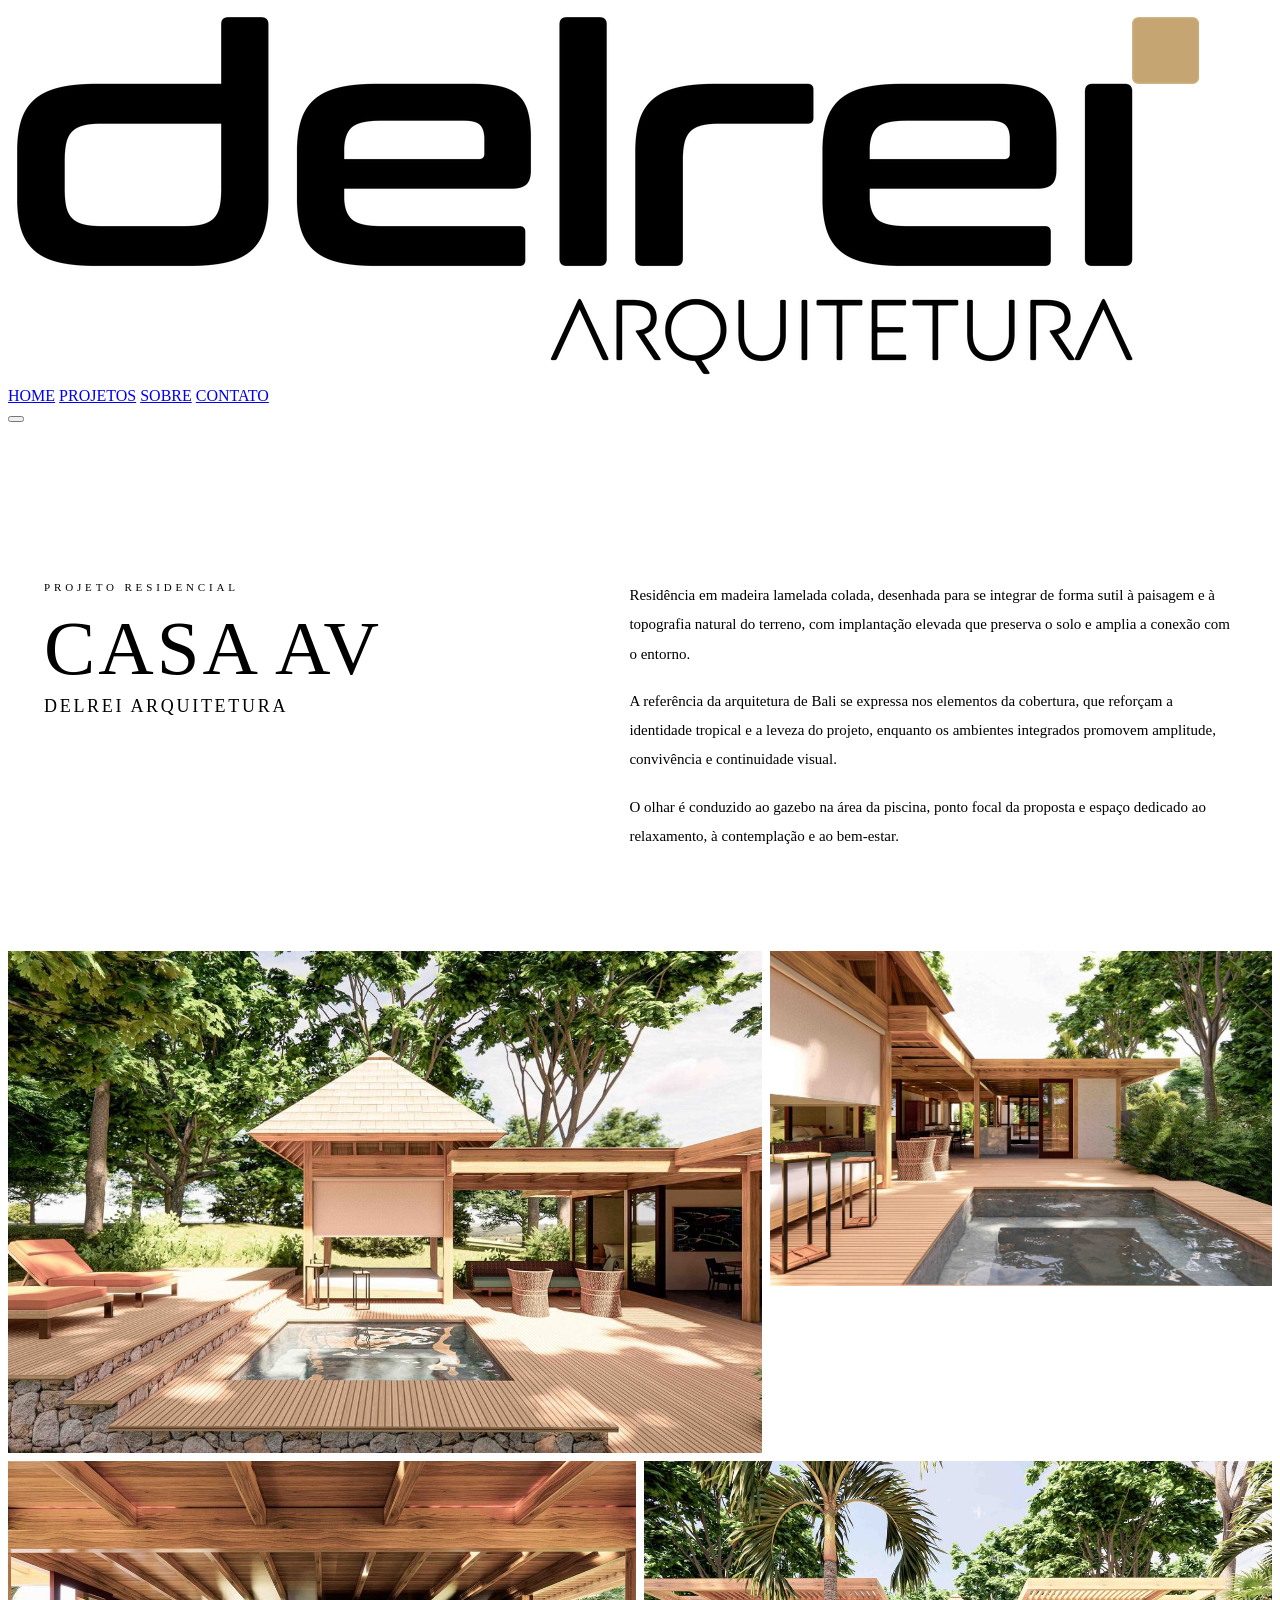
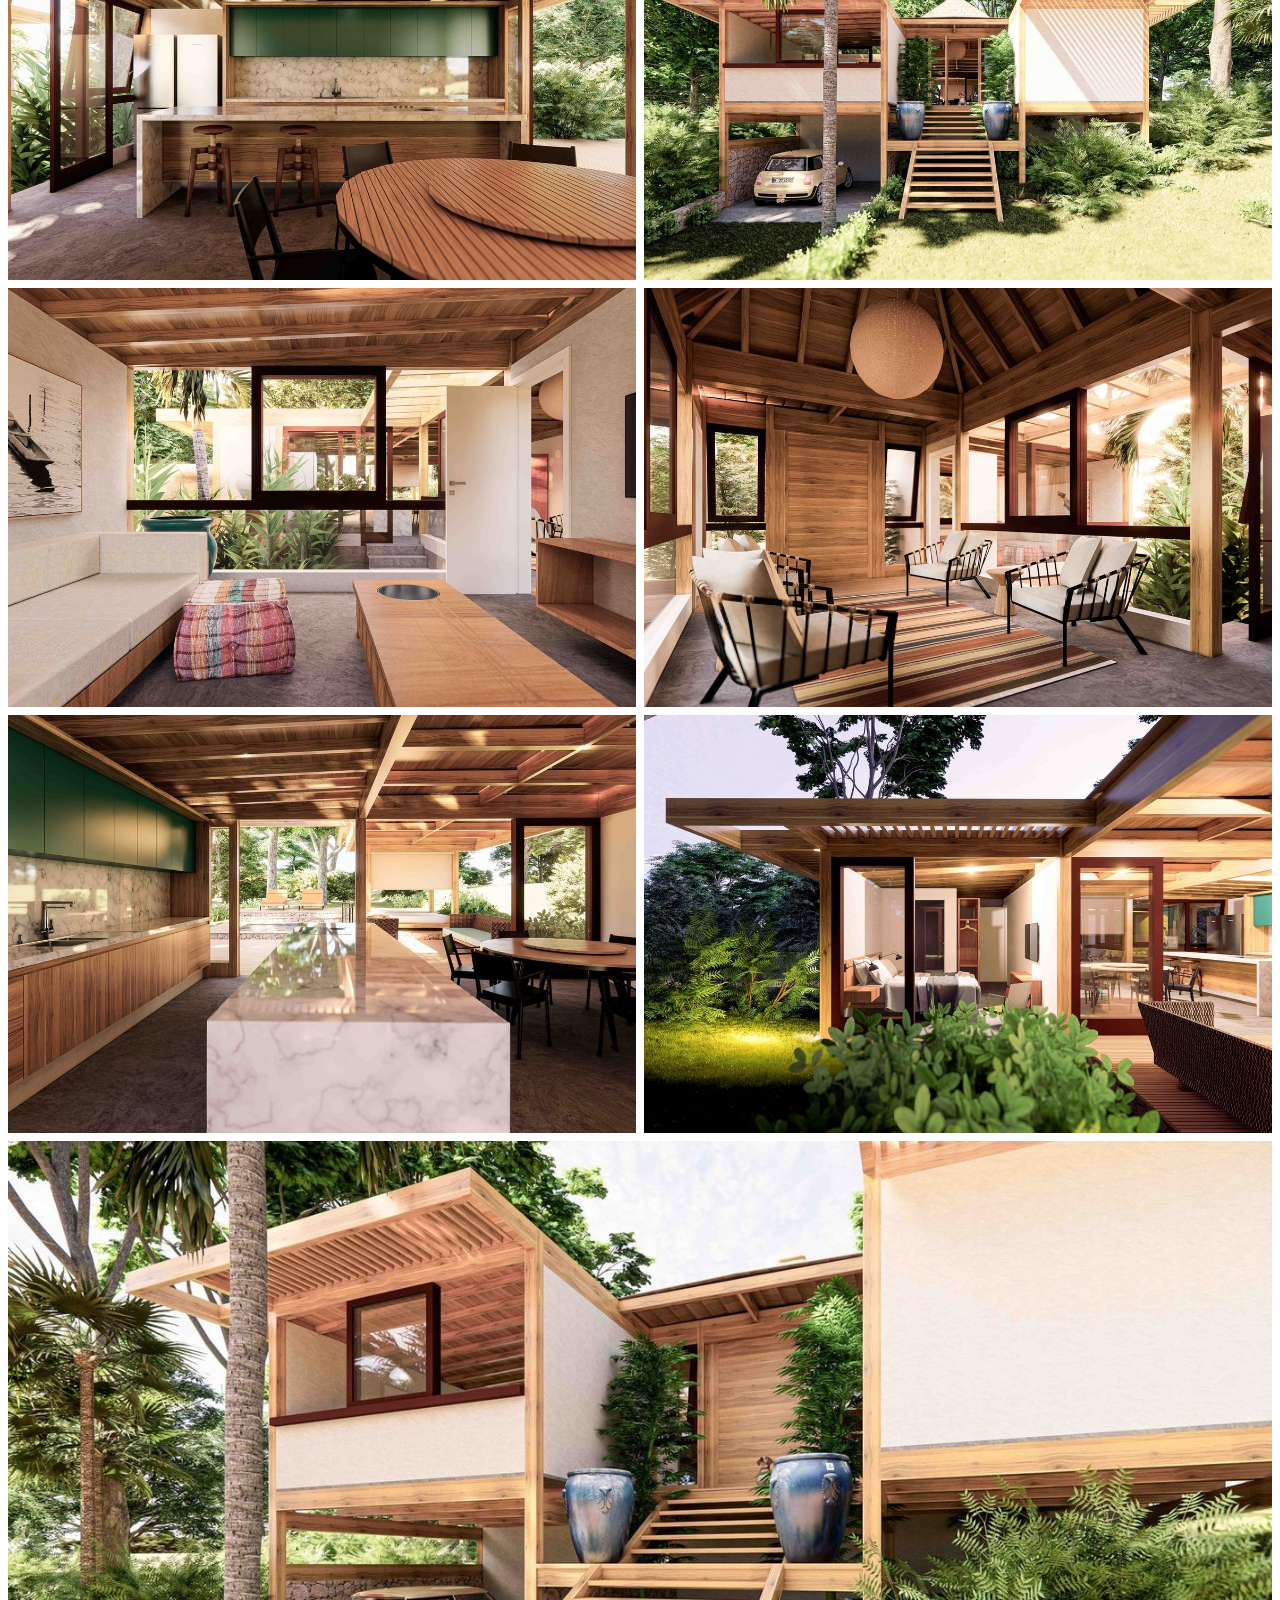
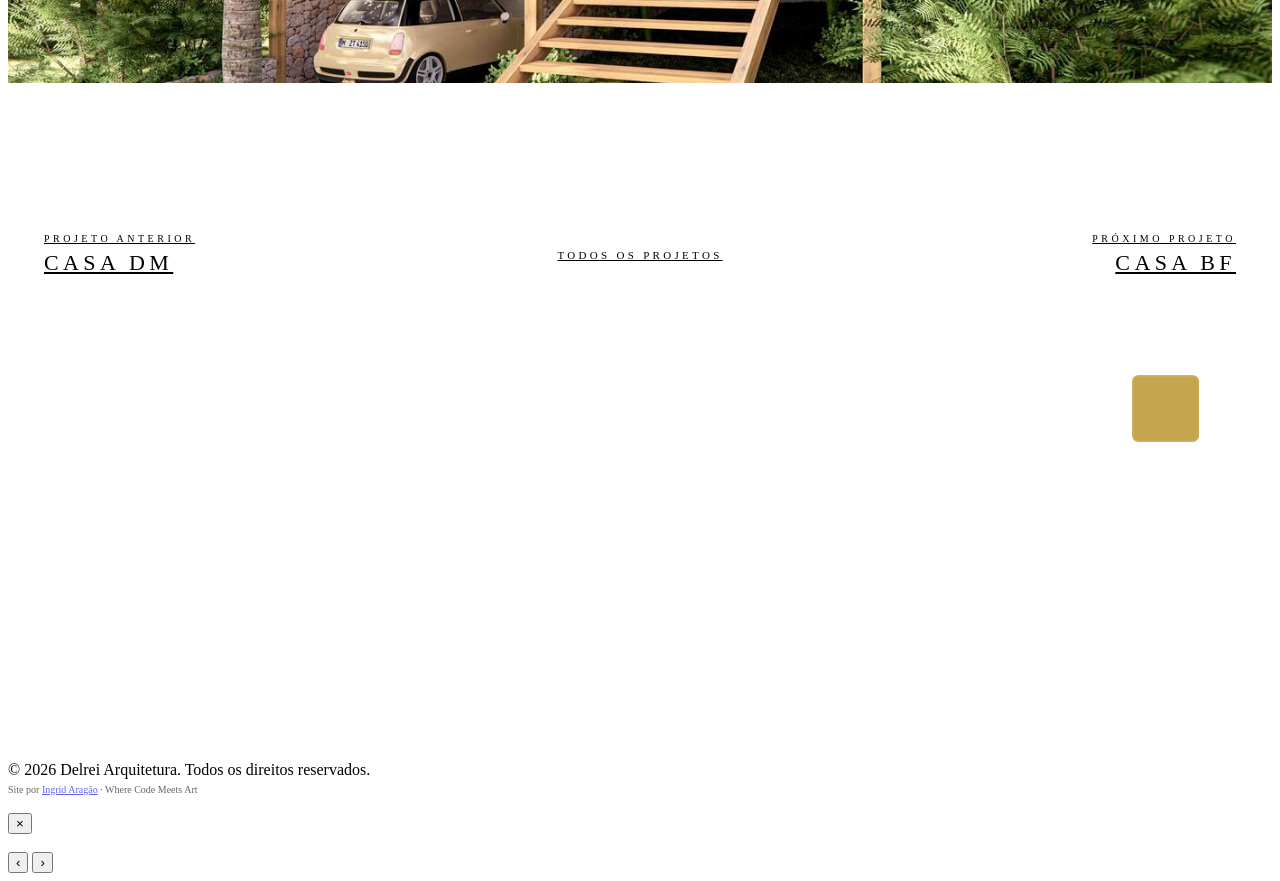
==== casa-av.html @ 2032c9e9 "Add files via upload" ====
<!DOCTYPE html>
<html lang="pt-BR">
<head>
<meta charset="UTF-8">
<meta name="viewport" content="width=device-width, initial-scale=1">
<meta name="description" content="Casa AV - Delrei Arquitetura. Residência em madeira lamelada colada, desenhada para se integrar de forma sutil à paisagem e à topografia natural do terreno, com implantação elevada que prese">
<title>Casa AV | Delrei Arquitetura</title>
<link rel="icon" type="image/png" href="img/logo-preto.png">
<link rel="stylesheet" href="css/base.css">
<style>
/* PROJETO INTERNA */
main{padding-top:78px}
.projeto-intro{padding:80px 36px 60px;max-width:var(--max-width);margin:0 auto}
.projeto-intro-grid{display:grid;grid-template-columns:1fr 1.2fr;gap:80px;align-items:start}
.projeto-eyebrow{font-family:var(--font-display);font-size:11px;letter-spacing:.35em;text-transform:uppercase;color:var(--gold-dark);margin-bottom:18px;display:block;font-weight:400}
.projeto-titulo{font-family:var(--font-display);font-size:clamp(48px,6vw,84px);font-weight:300;letter-spacing:.04em;text-transform:uppercase;color:var(--black);margin:0 0 8px;line-height:1}
.projeto-local{font-family:var(--font-display);font-size:18px;font-weight:300;letter-spacing:.15em;color:var(--grey-soft);text-transform:uppercase;margin:0}
.projeto-desc{font-family:var(--font-body);font-size:15px;line-height:1.95;color:var(--grey-text);font-weight:400}
.projeto-desc p{margin:0 0 18px}
.projeto-desc p:last-child{margin-bottom:0}

/* GALERIA SUPERLIMÃO STYLE */
.gallery{padding:40px 0 0}
.gallery-row{display:grid;grid-template-columns:1fr 1fr;gap:8px;margin-bottom:8px}
.gallery-row--asymmetric{grid-template-columns:1.5fr 1fr}
.gallery-row--full{grid-template-columns:1fr}
.gallery-item{position:relative;overflow:hidden;cursor:zoom-in;display:block;background:#0a0a0a;aspect-ratio:3/2}
.gallery-item--big{aspect-ratio:3/2}
.gallery-item--small{aspect-ratio:3/2}
.gallery-row--full .gallery-item{aspect-ratio:21/9}
.gallery-item img{width:100%;height:100%;object-fit:cover;transition:transform 1s cubic-bezier(.16,1,.3,1),opacity .4s}
.gallery-item:hover img{transform:scale(1.03)}

/* PROJETO NAV (anterior / próximo) */
.projeto-nav{display:grid;grid-template-columns:1fr auto 1fr;align-items:center;gap:32px;padding:90px 36px;max-width:var(--max-width);margin:60px auto 0;border-top:1px solid var(--grey-line)}
.projeto-nav a{display:flex;flex-direction:column;gap:6px;transition:color .35s;color:var(--black)}
.projeto-nav a:hover{color:var(--gold-dark)}
.projeto-nav-label{font-family:var(--font-display);font-size:10px;letter-spacing:.35em;text-transform:uppercase;color:var(--grey-soft);font-weight:400}
.projeto-nav-name{font-family:var(--font-display);font-size:22px;font-weight:300;letter-spacing:.2em;text-transform:uppercase}
.projeto-nav-next{text-align:right}
.projeto-nav-back{padding:14px 32px;border:1px solid var(--gold);color:var(--gold-dark);font-family:var(--font-display);font-size:11px;letter-spacing:.3em;text-transform:uppercase;border-radius:60px;transition:all .35s;white-space:nowrap}
.projeto-nav-back:hover{background:var(--gold);color:var(--white)}

/* RESPONSIVE */
@media(max-width:900px){
  main{padding-top:64px}
  .projeto-intro{padding:48px 20px 36px}
  .projeto-intro-grid{grid-template-columns:1fr;gap:32px}
  .gallery-row{grid-template-columns:1fr;gap:6px;margin-bottom:6px}
  .gallery-row--asymmetric{grid-template-columns:1fr}
  .gallery-row--full .gallery-item{aspect-ratio:3/2}
  .projeto-nav{grid-template-columns:1fr;gap:24px;text-align:center;padding:60px 24px}
  .projeto-nav-next{text-align:center}
  .projeto-nav-name{font-size:18px}
}
</style>
</head>
<body>

<header class="site-header" id="header">
  <div class="container">
    <a href="index.html" class="site-logo">
      <img src="img/logo-preto.png" alt="Delrei Arquitetura">
    </a>
    <nav class="site-nav" id="nav">
      <a href="index.html#home">HOME</a>
      <a href="index.html#projetos" class="active">PROJETOS</a>
      <a href="index.html#sobre">SOBRE</a>
      <a href="index.html#contato">CONTATO</a>
    </nav>
    <button class="menu-toggle" id="menuToggle" aria-label="Menu">
      <span></span><span></span><span></span>
    </button>
  </div>
</header>

<main>

  <section class="projeto-intro">
    <div class="projeto-intro-grid">
      <div class="reveal">
        <span class="projeto-eyebrow">Projeto Residencial</span>
        <h1 class="projeto-titulo">Casa AV</h1>
        <p class="projeto-local">Delrei Arquitetura</p>
      </div>
      <div class="projeto-desc reveal">
        <p>Residência em madeira lamelada colada, desenhada para se integrar de forma sutil à paisagem e à topografia natural do terreno, com implantação elevada que preserva o solo e amplia a conexão com o entorno.</p>
<p>A referência da arquitetura de Bali se expressa nos elementos da cobertura, que reforçam a identidade tropical e a leveza do projeto, enquanto os ambientes integrados promovem amplitude, convivência e continuidade visual.</p>
<p>O olhar é conduzido ao gazebo na área da piscina, ponto focal da proposta e espaço dedicado ao relaxamento, à contemplação e ao bem-estar.</p>
      </div>
    </div>
  </section>

  <section class="gallery">
    
    <div class="gallery-row gallery-row--asymmetric">
      <a href="img/galerias/casa-av/01.jpg" class="gallery-item gallery-item--big" data-gallery><img src="img/galerias/casa-av/01.jpg" alt="casa-av foto 1" loading="lazy"></a>
      <a href="img/galerias/casa-av/02.jpg" class="gallery-item gallery-item--small" data-gallery><img src="img/galerias/casa-av/02.jpg" alt="casa-av foto 2" loading="lazy"></a>
    </div>

    <div class="gallery-row">
      <a href="img/galerias/casa-av/03.jpg" class="gallery-item" data-gallery><img src="img/galerias/casa-av/03.jpg" alt="casa-av foto 3" loading="lazy"></a>
      <a href="img/galerias/casa-av/04.jpg" class="gallery-item" data-gallery><img src="img/galerias/casa-av/04.jpg" alt="casa-av foto 4" loading="lazy"></a>
    </div>

    <div class="gallery-row">
      <a href="img/galerias/casa-av/05.jpg" class="gallery-item" data-gallery><img src="img/galerias/casa-av/05.jpg" alt="casa-av foto 5" loading="lazy"></a>
      <a href="img/galerias/casa-av/06.jpg" class="gallery-item" data-gallery><img src="img/galerias/casa-av/06.jpg" alt="casa-av foto 6" loading="lazy"></a>
    </div>

    <div class="gallery-row">
      <a href="img/galerias/casa-av/07.jpg" class="gallery-item" data-gallery><img src="img/galerias/casa-av/07.jpg" alt="casa-av foto 7" loading="lazy"></a>
      <a href="img/galerias/casa-av/08.jpg" class="gallery-item" data-gallery><img src="img/galerias/casa-av/08.jpg" alt="casa-av foto 8" loading="lazy"></a>
    </div>

    <div class="gallery-row gallery-row--full">
      <a href="img/galerias/casa-av/09.jpg" class="gallery-item" data-gallery><img src="img/galerias/casa-av/09.jpg" alt="casa-av foto 9" loading="lazy"></a>
    </div>
  </section>

  <nav class="projeto-nav">
    <a href="casa-dm.html" class="projeto-nav-prev">
      <span class="projeto-nav-label">Projeto anterior</span>
      <span class="projeto-nav-name">Casa DM</span>
    </a>
    <a href="index.html#projetos" class="projeto-nav-back">Todos os projetos</a>
    <a href="casa-bf.html" class="projeto-nav-next">
      <span class="projeto-nav-label">Próximo projeto</span>
      <span class="projeto-nav-name">Casa BF</span>
    </a>
  </nav>

</main>

<footer class="site-footer">
  <img src="img/logo-branco.png" alt="Delrei Arquitetura">
  <p>&copy; 2026 Delrei Arquitetura. Todos os direitos reservados.<br>
  <small style="opacity:.6;font-size:10px">Site por <a href="https://ingridaragao.com" target="_blank" rel="noopener">Ingrid Aragão</a> &middot; Where Code Meets Art</small></p>
</footer>

<!-- LIGHTBOX -->
<div class="lightbox" id="lightbox">
  <button class="lightbox-close" id="lbClose" aria-label="Fechar">&times;</button>
  <div class="lightbox-img-wrap">
    <img class="lightbox-img" id="lbImg" alt="">
  </div>
  <button class="lightbox-nav lightbox-prev" id="lbPrev" aria-label="Anterior">&#8249;</button>
  <button class="lightbox-nav lightbox-next" id="lbNext" aria-label="Próxima">&#8250;</button>
  <div class="lightbox-counter" id="lbCounter"></div>
</div>

<script src="js/base.js"></script>
<script>
/* Coleta urls da galeria e abre lightbox ao clicar */
const galleryItems = Array.from(document.querySelectorAll('[data-gallery]'));
const galleryUrls = galleryItems.map(a => a.href);
galleryItems.forEach((a, idx) => {
  a.addEventListener('click', e => {
    e.preventDefault();
    if (window.openGallery) window.openGallery(galleryUrls, idx);
  });
});
</script>
</body>
</html>
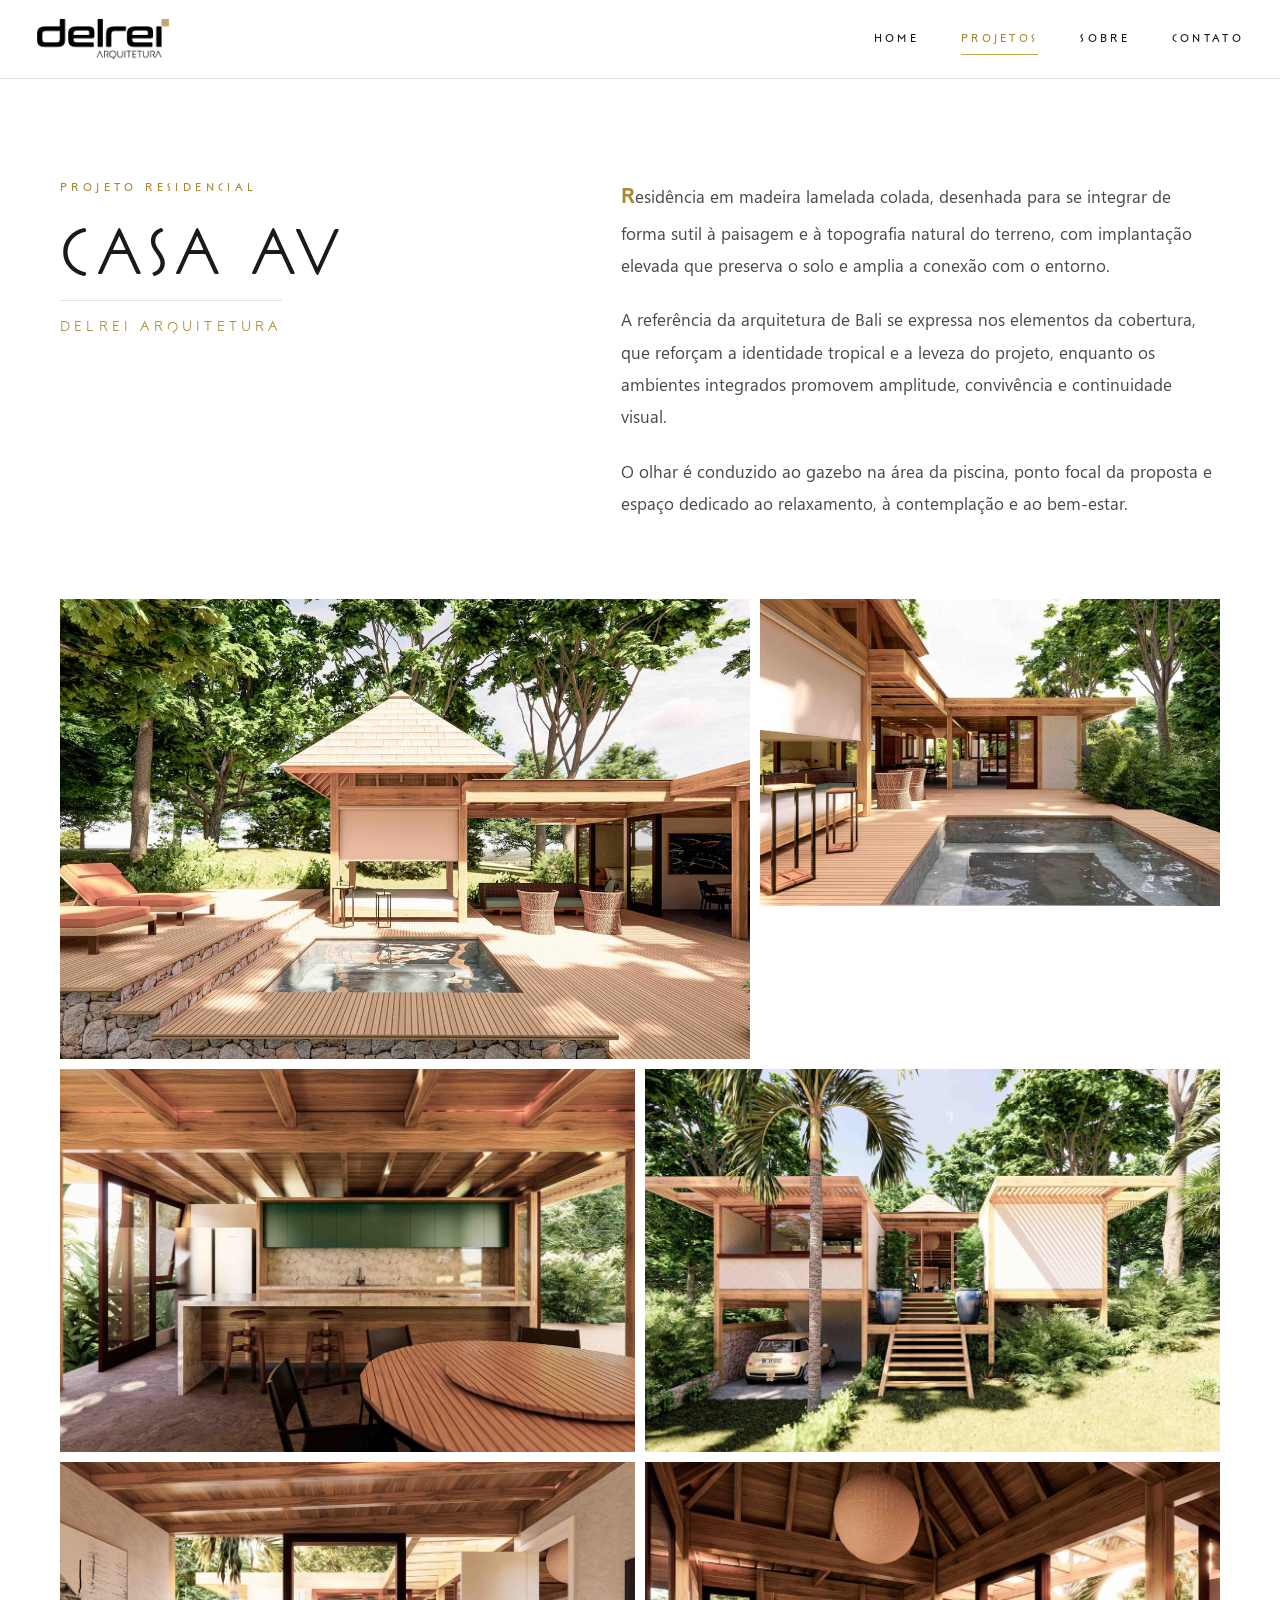
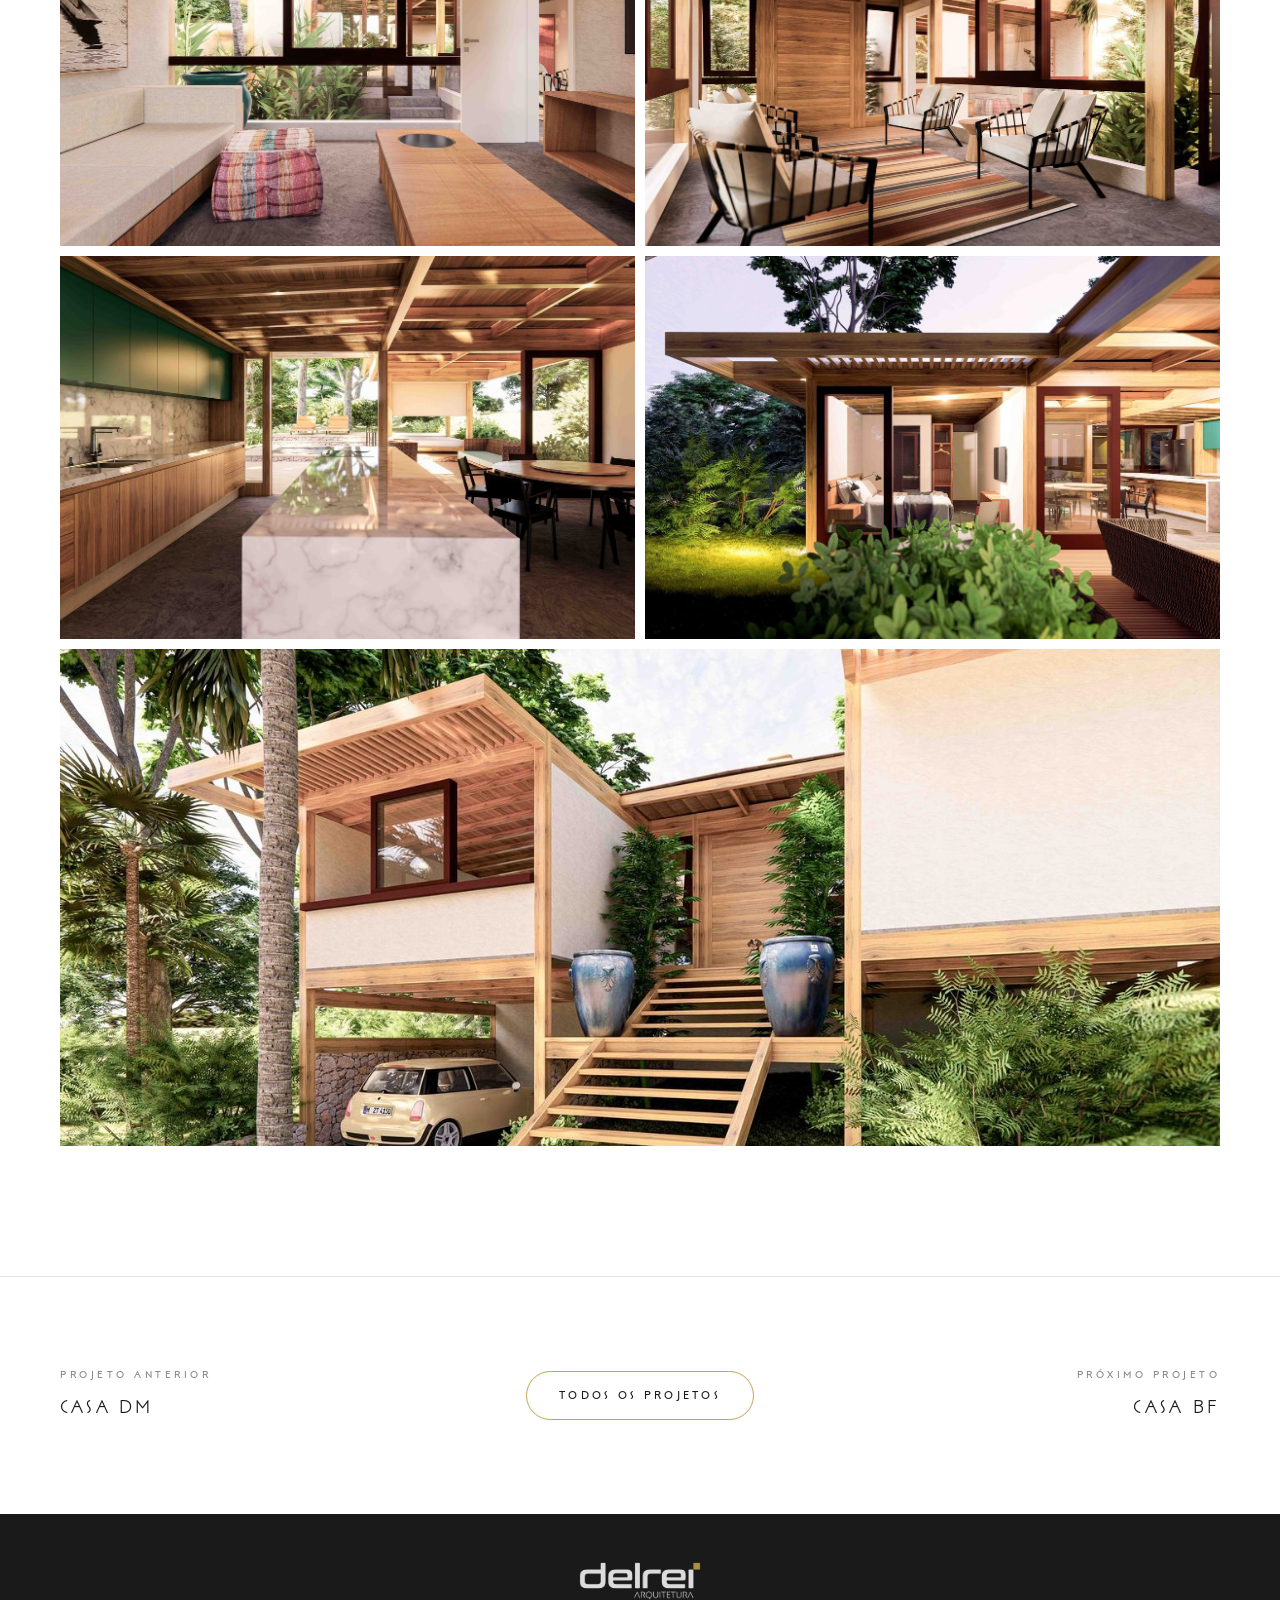
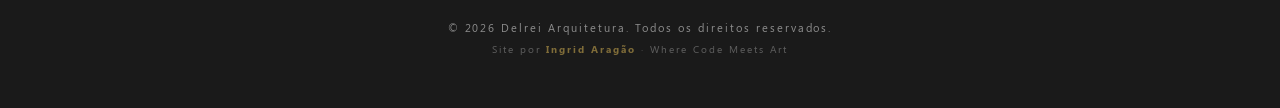
==== commit 290ab494: "Add files via upload" ====
--- a/casa-av.html
+++ b/casa-av.html
@@ -8,50 +8,55 @@
 <link rel="icon" type="image/png" href="img/logo-preto.png">
 <link rel="stylesheet" href="css/base.css">
 <style>
-/* PROJETO INTERNA */
+/* PROJETO INTERNA - estilo Superlimão com nosso toque */
 main{padding-top:78px}
-.projeto-intro{padding:80px 36px 60px;max-width:var(--max-width);margin:0 auto}
-.projeto-intro-grid{display:grid;grid-template-columns:1fr 1.2fr;gap:80px;align-items:start}
-.projeto-eyebrow{font-family:var(--font-display);font-size:11px;letter-spacing:.35em;text-transform:uppercase;color:var(--gold-dark);margin-bottom:18px;display:block;font-weight:400}
-.projeto-titulo{font-family:var(--font-display);font-size:clamp(48px,6vw,84px);font-weight:300;letter-spacing:.04em;text-transform:uppercase;color:var(--black);margin:0 0 8px;line-height:1}
-.projeto-local{font-family:var(--font-display);font-size:18px;font-weight:300;letter-spacing:.15em;color:var(--grey-soft);text-transform:uppercase;margin:0}
-.projeto-desc{font-family:var(--font-body);font-size:15px;line-height:1.95;color:var(--grey-text);font-weight:400}
-.projeto-desc p{margin:0 0 18px}
+.projeto-intro{padding:100px 60px 80px;max-width:1500px;margin:0 auto}
+.projeto-intro-grid{display:grid;grid-template-columns:1fr 1.3fr;gap:100px;align-items:start}
+.projeto-eyebrow{font-family:var(--font-display);font-size:11px;letter-spacing:.4em;text-transform:uppercase;color:var(--gold-dark);margin-bottom:24px;display:block;font-weight:400}
+.projeto-titulo{font-family:var(--font-display);font-size:clamp(40px,5vw,68px);font-weight:300;letter-spacing:.12em;text-transform:uppercase;color:var(--black);margin:0 0 12px;line-height:1.05}
+.projeto-local{font-family:var(--font-display);font-size:14px;font-weight:300;letter-spacing:.3em;color:var(--gold-dark);text-transform:uppercase;margin:0;padding-top:14px;border-top:1px solid var(--grey-line);display:inline-block;min-width:200px}
+.projeto-desc{font-family:var(--font-body);font-size:17px;line-height:1.9;color:var(--grey-text);font-weight:400}
+.projeto-desc p{margin:0 0 22px}
 .projeto-desc p:last-child{margin-bottom:0}
+.projeto-desc p:first-child::first-letter{font-family:var(--font-display);font-size:1.2em;color:var(--gold-dark);font-weight:600;letter-spacing:.02em}
 
-/* GALERIA SUPERLIMÃO STYLE */
-.gallery{padding:40px 0 0}
-.gallery-row{display:grid;grid-template-columns:1fr 1fr;gap:8px;margin-bottom:8px}
+/* GALERIA com margem lateral (estilo Superlimão) */
+.gallery{padding:0 60px 40px;max-width:1500px;margin:0 auto}
+.gallery-row{display:grid;grid-template-columns:1fr 1fr;gap:10px;margin-bottom:10px}
 .gallery-row--asymmetric{grid-template-columns:1.5fr 1fr}
 .gallery-row--full{grid-template-columns:1fr}
 .gallery-item{position:relative;overflow:hidden;cursor:zoom-in;display:block;background:#0a0a0a;aspect-ratio:3/2}
-.gallery-item--big{aspect-ratio:3/2}
-.gallery-item--small{aspect-ratio:3/2}
 .gallery-row--full .gallery-item{aspect-ratio:21/9}
-.gallery-item img{width:100%;height:100%;object-fit:cover;transition:transform 1s cubic-bezier(.16,1,.3,1),opacity .4s}
+.gallery-item img{width:100%;height:100%;object-fit:cover;transition:transform 1s cubic-bezier(.16,1,.3,1)}
 .gallery-item:hover img{transform:scale(1.03)}
 
-/* PROJETO NAV (anterior / próximo) */
-.projeto-nav{display:grid;grid-template-columns:1fr auto 1fr;align-items:center;gap:32px;padding:90px 36px;max-width:var(--max-width);margin:60px auto 0;border-top:1px solid var(--grey-line)}
-.projeto-nav a{display:flex;flex-direction:column;gap:6px;transition:color .35s;color:var(--black)}
+/* PROJETO NAV */
+.projeto-nav{display:grid;grid-template-columns:1fr auto 1fr;align-items:center;gap:32px;padding:90px 60px;max-width:1500px;margin:80px auto 0;border-top:1px solid var(--grey-line)}
+.projeto-nav a{display:flex;flex-direction:column;gap:8px;transition:color .35s;color:var(--black)}
 .projeto-nav a:hover{color:var(--gold-dark)}
 .projeto-nav-label{font-family:var(--font-display);font-size:10px;letter-spacing:.35em;text-transform:uppercase;color:var(--grey-soft);font-weight:400}
-.projeto-nav-name{font-family:var(--font-display);font-size:22px;font-weight:300;letter-spacing:.2em;text-transform:uppercase}
+.projeto-nav-name{font-family:var(--font-display);font-size:18px;font-weight:300;letter-spacing:.18em;text-transform:uppercase}
 .projeto-nav-next{text-align:right}
 .projeto-nav-back{padding:14px 32px;border:1px solid var(--gold);color:var(--gold-dark);font-family:var(--font-display);font-size:11px;letter-spacing:.3em;text-transform:uppercase;border-radius:60px;transition:all .35s;white-space:nowrap}
 .projeto-nav-back:hover{background:var(--gold);color:var(--white)}
 
-/* RESPONSIVE */
+@media(max-width:1024px){
+  .projeto-intro{padding:80px 40px 60px}
+  .projeto-intro-grid{gap:60px}
+  .gallery{padding:0 40px 32px}
+  .projeto-nav{padding:70px 40px}
+}
 @media(max-width:900px){
   main{padding-top:64px}
-  .projeto-intro{padding:48px 20px 36px}
-  .projeto-intro-grid{grid-template-columns:1fr;gap:32px}
-  .gallery-row{grid-template-columns:1fr;gap:6px;margin-bottom:6px}
+  .projeto-intro{padding:60px 24px 40px}
+  .projeto-intro-grid{grid-template-columns:1fr;gap:36px}
+  .projeto-desc{font-size:15.5px}
+  .gallery{padding:0 16px 24px}
+  .gallery-row{grid-template-columns:1fr;gap:8px;margin-bottom:8px}
   .gallery-row--asymmetric{grid-template-columns:1fr}
   .gallery-row--full .gallery-item{aspect-ratio:3/2}
   .projeto-nav{grid-template-columns:1fr;gap:24px;text-align:center;padding:60px 24px}
   .projeto-nav-next{text-align:center}
-  .projeto-nav-name{font-size:18px}
 }
 </style>
 </head>
@@ -138,7 +143,6 @@
   <small style="opacity:.6;font-size:10px">Site por <a href="https://ingridaragao.com" target="_blank" rel="noopener">Ingrid Aragão</a> &middot; Where Code Meets Art</small></p>
 </footer>
 
-<!-- LIGHTBOX -->
 <div class="lightbox" id="lightbox">
   <button class="lightbox-close" id="lbClose" aria-label="Fechar">&times;</button>
   <div class="lightbox-img-wrap">
@@ -151,7 +155,6 @@
 
 <script src="js/base.js"></script>
 <script>
-/* Coleta urls da galeria e abre lightbox ao clicar */
 const galleryItems = Array.from(document.querySelectorAll('[data-gallery]'));
 const galleryUrls = galleryItems.map(a => a.href);
 galleryItems.forEach((a, idx) => {
--- a/css/base.css
+++ b/css/base.css
@@ -0,0 +1,103 @@
+/* ============ FONTES ============ */
+@font-face{font-family:'Posterama';src:url('../fonts/posterama-1901-light.woff2') format('woff2'),url('../fonts/posterama-1901-light.otf') format('opentype');font-weight:300;font-style:normal;font-display:swap}
+@font-face{font-family:'Posterama';src:url('../fonts/posterama-1901-regular.woff2') format('woff2'),url('../fonts/posterama-1901-regular.otf') format('opentype');font-weight:400;font-style:normal;font-display:swap}
+@font-face{font-family:'Posterama';src:url('../fonts/posterama-1901-semibold.woff2') format('woff2'),url('../fonts/posterama-1901-semibold.otf') format('opentype');font-weight:600;font-style:normal;font-display:swap}
+@font-face{font-family:'Posterama';src:url('../fonts/posterama-1901-bold.woff2') format('woff2'),url('../fonts/posterama-1901-bold.otf') format('opentype');font-weight:700;font-style:normal;font-display:swap}
+@font-face{font-family:'Segoe UI';src:url('../fonts/segoe-ui.ttf') format('truetype');font-weight:400;font-style:normal;font-display:swap}
+@font-face{font-family:'Segoe UI';src:url('../fonts/segoe-ui-bold.ttf') format('truetype');font-weight:700;font-style:normal;font-display:swap}
+@font-face{font-family:'Segoe UI';src:url('../fonts/segoe-ui-italic.ttf') format('truetype');font-weight:400;font-style:italic;font-display:swap}
+
+:root{
+  --gold:#C3A34D; --gold-dark:#A88932; --gold-soft:#D8BD90;
+  --black:#1a1a1a; --grey-text:#4a4a4a; --grey-soft:#888; --grey-line:#e8e3d9;
+  --cream:#FAF8F4; --cream-warm:#F4EFE5; --white:#FFFFFF;
+  --font-display:'Posterama',sans-serif;
+  --font-body:'Segoe UI','Posterama',sans-serif;
+  --max-width:1340px;
+}
+*,*::before,*::after{box-sizing:border-box}
+html{scroll-behavior:smooth;text-rendering:optimizeLegibility;-webkit-font-smoothing:antialiased;-moz-osx-font-smoothing:grayscale}
+body{margin:0;font-family:var(--font-body);font-weight:400;font-size:16px;line-height:1.75;color:var(--black);background:var(--white);overflow-x:hidden;font-feature-settings:"kern" 1,"liga" 1,"calt" 1}
+img{max-width:100%;display:block}
+a{color:inherit;text-decoration:none;transition:color .3s ease}
+button{font-family:inherit;cursor:pointer;border:none;background:none;color:inherit}
+
+/* SPLASH */
+.splash{position:fixed;inset:0;z-index:9999;background:var(--white);display:flex;align-items:center;justify-content:center;transition:opacity .8s ease, visibility .8s ease}
+.splash.is-hidden{opacity:0;visibility:hidden}
+.splash img{width:200px;animation:splashIn 1s cubic-bezier(.16,1,.3,1)}
+@keyframes splashIn{from{opacity:0;transform:translateY(10px)}to{opacity:1;transform:none}}
+
+/* HEADER */
+.site-header{position:fixed;top:0;left:0;right:0;z-index:100;background:rgba(255,255,255,.96);backdrop-filter:blur(14px);-webkit-backdrop-filter:blur(14px);border-bottom:1px solid var(--grey-line);transition:transform .4s ease}
+.site-header.is-hidden{transform:translateY(-100%)}
+.site-header .container{display:flex;align-items:center;justify-content:space-between;padding:18px 36px;max-width:none}
+.site-logo img{height:42px;transition:opacity .3s}
+.site-logo:hover img{opacity:.7}
+.site-nav{display:flex;gap:42px}
+.site-nav a{font-family:var(--font-display);font-size:11px;letter-spacing:.3em;text-transform:uppercase;font-weight:400;color:var(--black);position:relative;padding:6px 0}
+.site-nav a::after{content:'';position:absolute;left:0;bottom:0;height:1px;width:0;background:var(--gold);transition:width .35s cubic-bezier(.16,1,.3,1)}
+.site-nav a:hover::after,.site-nav a.active::after{width:100%}
+.site-nav a.active{color:var(--gold-dark)}
+.menu-toggle{display:none;width:32px;height:32px;flex-direction:column;justify-content:center;gap:6px}
+.menu-toggle span{width:24px;height:1px;background:var(--black);transition:all .3s;display:block}
+.menu-toggle.is-open span:nth-child(1){transform:translateY(7px) rotate(45deg)}
+.menu-toggle.is-open span:nth-child(2){opacity:0}
+.menu-toggle.is-open span:nth-child(3){transform:translateY(-7px) rotate(-45deg)}
+
+/* SECTION TITLE */
+.section-title{font-family:var(--font-display);font-size:18px;font-weight:600;letter-spacing:.5em;text-transform:uppercase;color:var(--black);margin:0 auto 56px;text-align:center;display:block;width:fit-content;position:relative}
+.section-title::after{content:'';display:block;width:60px;height:1px;background:var(--gold);margin:18px auto 0}
+
+/* TEXTURA */
+.with-texture-strong{position:relative}
+.with-texture-strong::before{content:'';position:absolute;inset:0;background-image:url('img/textura.png');background-repeat:no-repeat;background-position:center top;background-size:140% auto;opacity:.55;pointer-events:none;z-index:0}
+.with-texture-strong > *{position:relative;z-index:1}
+
+/* FOOTER */
+.site-footer{padding:48px 24px;text-align:center;font-family:var(--font-body);font-size:11px;letter-spacing:.18em;background:var(--black);color:rgba(255,255,255,.5)}
+.site-footer img{height:38px;margin:0 auto 18px;opacity:.85}
+.site-footer a{color:var(--gold);font-weight:600}
+.site-footer p{margin:0;line-height:1.9}
+
+/* REVEAL */
+.reveal{opacity:0;transform:translateY(28px);transition:opacity .9s ease,transform .9s ease}
+.reveal.is-visible{opacity:1;transform:translateY(0)}
+.reveal-stagger>*{opacity:0;transform:translateY(28px);transition:opacity .8s ease,transform .8s ease}
+.reveal-stagger.is-visible>*{opacity:1;transform:translateY(0)}
+.reveal-stagger.is-visible>*:nth-child(1){transition-delay:0s}
+.reveal-stagger.is-visible>*:nth-child(2){transition-delay:.08s}
+.reveal-stagger.is-visible>*:nth-child(3){transition-delay:.16s}
+.reveal-stagger.is-visible>*:nth-child(4){transition-delay:.24s}
+.reveal-stagger.is-visible>*:nth-child(5){transition-delay:.32s}
+.reveal-stagger.is-visible>*:nth-child(6){transition-delay:.4s}
+.reveal-stagger.is-visible>*:nth-child(7){transition-delay:.48s}
+.reveal-stagger.is-visible>*:nth-child(8){transition-delay:.56s}
+.reveal-stagger.is-visible>*:nth-child(9){transition-delay:.64s}
+.reveal-stagger.is-visible>*:nth-child(10){transition-delay:.72s}
+
+/* LIGHTBOX (zoom de imagem) */
+.lightbox{position:fixed;inset:0;background:rgba(10,10,10,.97);display:none;align-items:center;justify-content:center;z-index:9000;cursor:zoom-out}
+.lightbox.is-open{display:flex;animation:lbFade .4s ease}
+@keyframes lbFade{from{opacity:0}to{opacity:1}}
+.lightbox-close{position:absolute;top:28px;right:36px;background:none;border:none;color:var(--white);font-size:36px;cursor:pointer;line-height:1;font-weight:200;padding:0;width:40px;height:40px;display:flex;align-items:center;justify-content:center;transition:transform .3s;z-index:1}
+.lightbox-close:hover{transform:rotate(90deg)}
+.lightbox-img-wrap{display:flex;align-items:center;justify-content:center;width:100%;height:100%;padding:80px 80px}
+.lightbox-img{max-width:100%;max-height:100%;object-fit:contain;box-shadow:0 24px 70px rgba(0,0,0,.7);cursor:default}
+.lightbox-nav{position:absolute;top:50%;transform:translateY(-50%);background:rgba(255,255,255,.08);border:1px solid rgba(255,255,255,.18);color:var(--white);width:54px;height:54px;border-radius:50%;cursor:pointer;display:flex;align-items:center;justify-content:center;transition:all .3s;font-size:22px;backdrop-filter:blur(8px)}
+.lightbox-nav:hover{background:var(--gold);border-color:var(--gold);transform:translateY(-50%) scale(1.08)}
+.lightbox-prev{left:32px}
+.lightbox-next{right:32px}
+.lightbox-counter{position:absolute;bottom:32px;left:50%;transform:translateX(-50%);font-family:var(--font-display);font-size:11px;color:rgba(255,255,255,.6);letter-spacing:.3em}
+
+/* RESPONSIVE HEADER + FOOTER */
+@media(max-width:900px){
+  .menu-toggle{display:flex}
+  .site-header .container{padding:14px 20px}
+  .site-nav{position:fixed;top:64px;left:0;right:0;background:var(--white);flex-direction:column;padding:32px 24px;gap:22px;border-bottom:1px solid var(--grey-line);transform:translateY(-120%);transition:transform .45s ease;align-items:flex-start}
+  .site-nav.is-open{transform:translateY(0)}
+  .lightbox-img-wrap{padding:60px 16px}
+  .lightbox-nav{width:44px;height:44px}
+  .lightbox-prev{left:12px}
+  .lightbox-next{right:12px}
+}
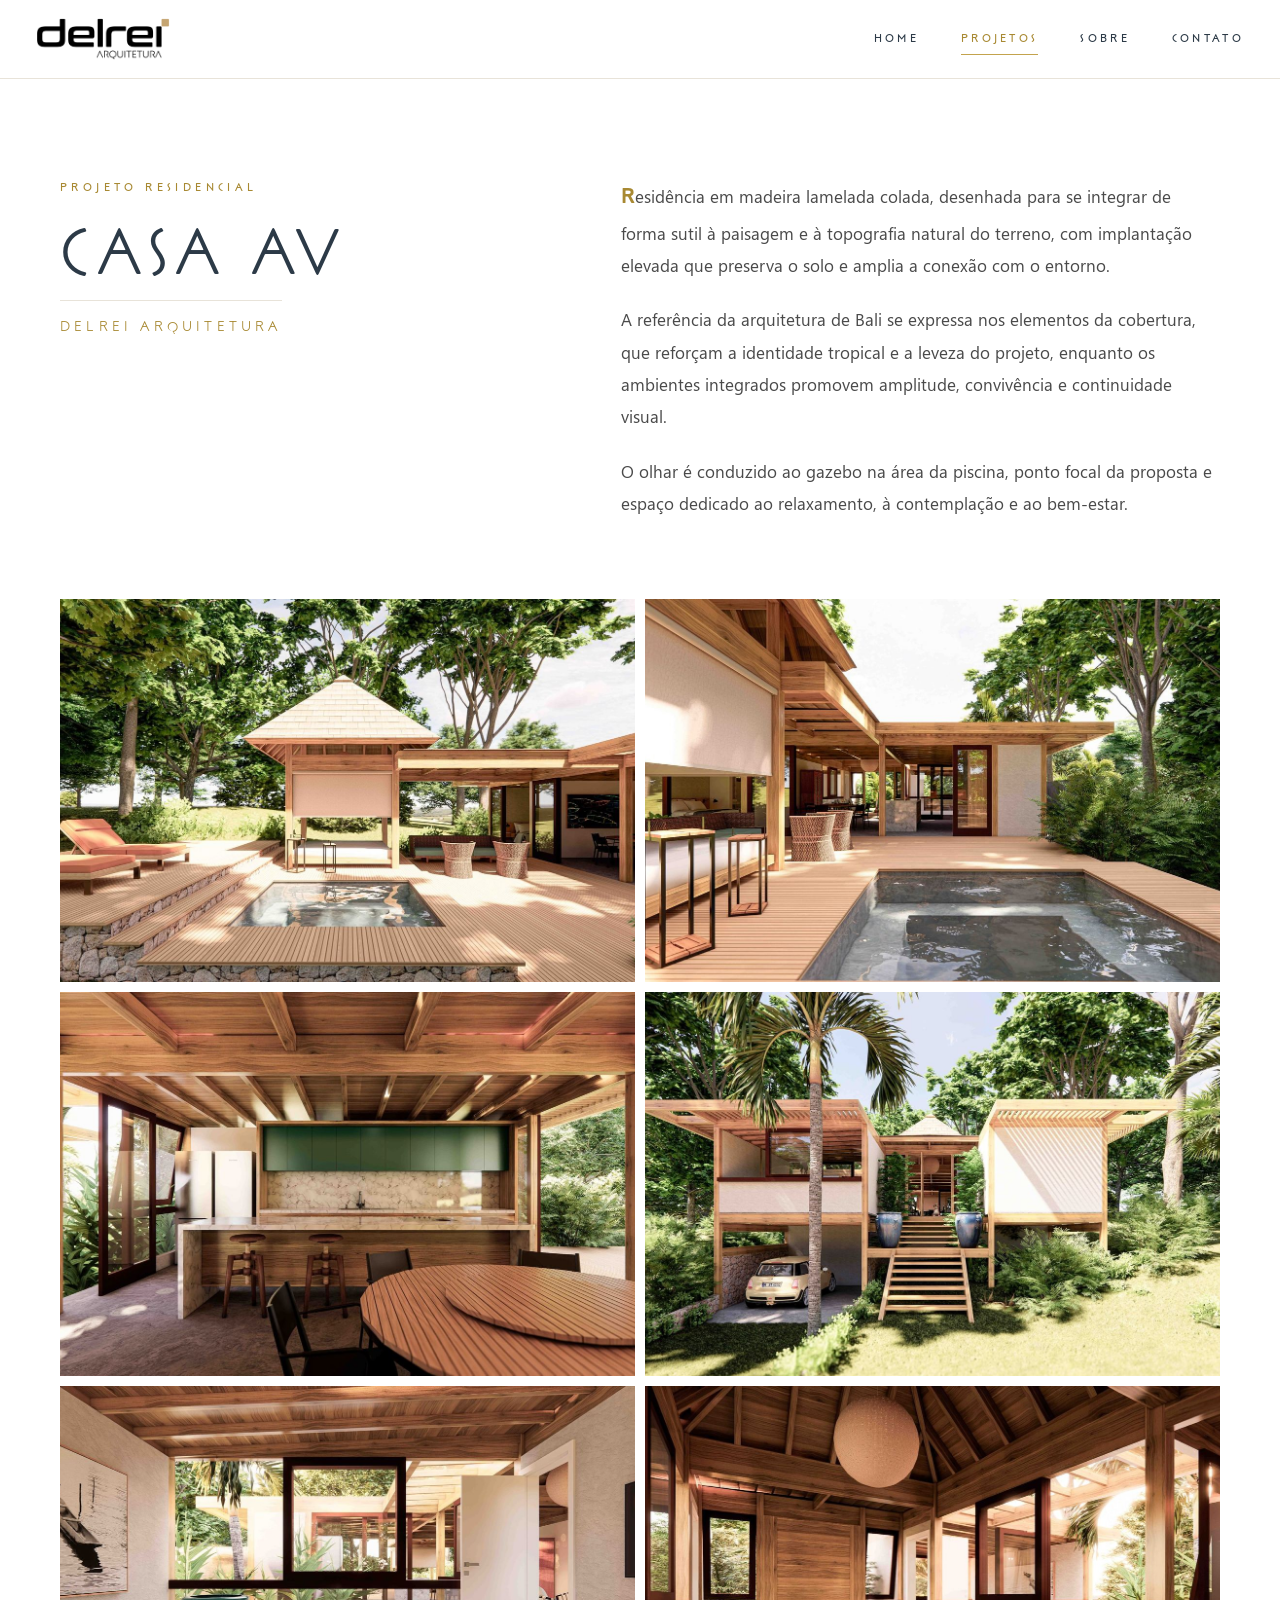
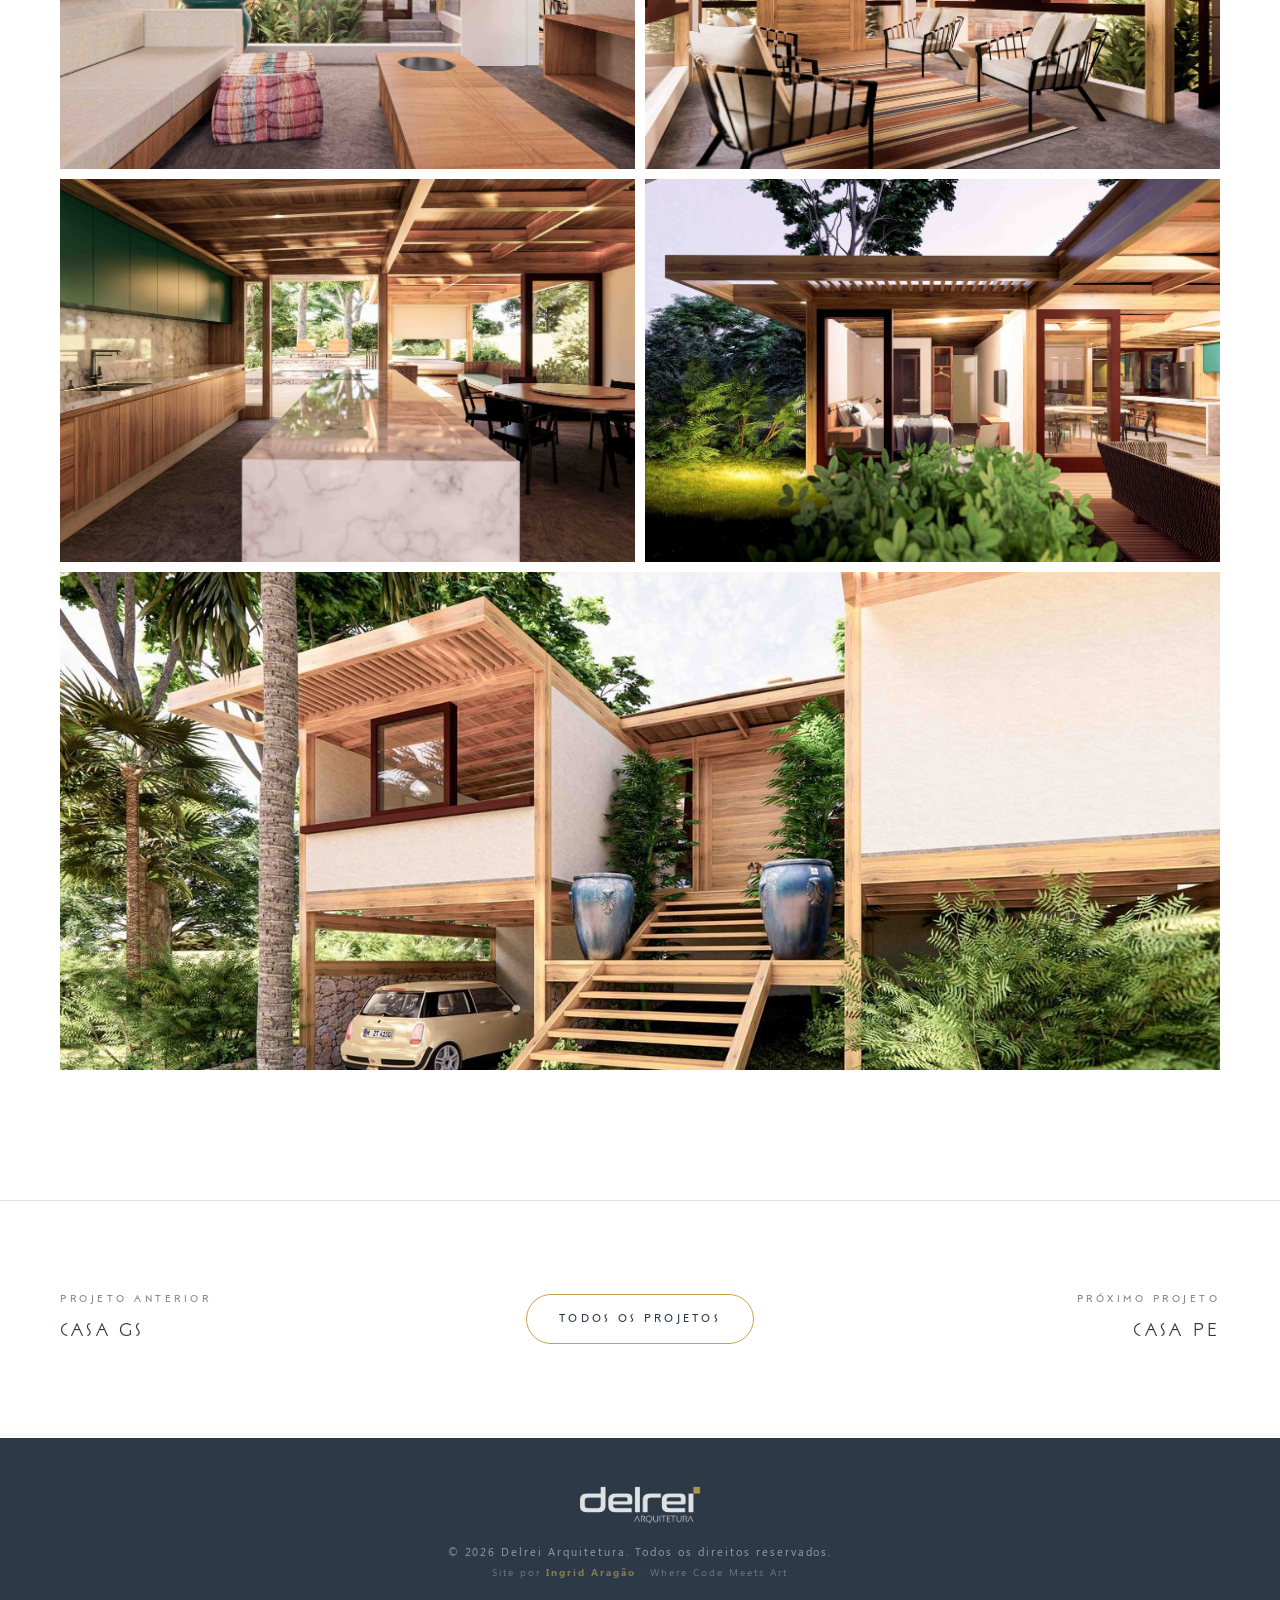
==== commit b1a72f90: "Add files via upload" ====
--- a/casa-av.html
+++ b/casa-av.html
@@ -23,9 +23,9 @@
 /* GALERIA com margem lateral (estilo Superlimão) */
 .gallery{padding:0 60px 40px;max-width:1500px;margin:0 auto}
 .gallery-row{display:grid;grid-template-columns:1fr 1fr;gap:10px;margin-bottom:10px}
-.gallery-row--asymmetric{grid-template-columns:1.5fr 1fr}
+.gallery-row--asymmetric{grid-template-columns:1fr 1fr}
 .gallery-row--full{grid-template-columns:1fr}
-.gallery-item{position:relative;overflow:hidden;cursor:zoom-in;display:block;background:#0a0a0a;aspect-ratio:3/2}
+.gallery-item{position:relative;overflow:hidden;cursor:zoom-in;display:block;background:var(--black);aspect-ratio:3/2}
 .gallery-row--full .gallery-item{aspect-ratio:21/9}
 .gallery-item img{width:100%;height:100%;object-fit:cover;transition:transform 1s cubic-bezier(.16,1,.3,1)}
 .gallery-item:hover img{transform:scale(1.03)}
@@ -47,7 +47,7 @@
   .projeto-nav{padding:70px 40px}
 }
 @media(max-width:900px){
-  main{padding-top:64px}
+  main{padding-top:78px}
   .projeto-intro{padding:60px 24px 40px}
   .projeto-intro-grid{grid-template-columns:1fr;gap:36px}
   .projeto-desc{font-size:15.5px}
@@ -124,14 +124,14 @@
   </section>
 
   <nav class="projeto-nav">
-    <a href="casa-dm.html" class="projeto-nav-prev">
+    <a href="casa-gs.html" class="projeto-nav-prev">
       <span class="projeto-nav-label">Projeto anterior</span>
-      <span class="projeto-nav-name">Casa DM</span>
+      <span class="projeto-nav-name">Casa GS</span>
     </a>
     <a href="index.html#projetos" class="projeto-nav-back">Todos os projetos</a>
-    <a href="casa-bf.html" class="projeto-nav-next">
+    <a href="casa-pe.html" class="projeto-nav-next">
       <span class="projeto-nav-label">Próximo projeto</span>
-      <span class="projeto-nav-name">Casa BF</span>
+      <span class="projeto-nav-name">Casa PE</span>
     </a>
   </nav>
 
--- a/css/base.css
+++ b/css/base.css
@@ -9,7 +9,7 @@
 
 :root{
   --gold:#C3A34D; --gold-dark:#A88932; --gold-soft:#D8BD90;
-  --black:#1a1a1a; --grey-text:#4a4a4a; --grey-soft:#888; --grey-line:#e8e3d9;
+  --black:#2C3A47; --grey-text:#4a4a4a; --grey-soft:#888; --grey-line:#e8e3d9;
   --cream:#FAF8F4; --cream-warm:#F4EFE5; --white:#FFFFFF;
   --font-display:'Posterama',sans-serif;
   --font-body:'Segoe UI','Posterama',sans-serif;
@@ -93,7 +93,7 @@
 /* RESPONSIVE HEADER + FOOTER */
 @media(max-width:900px){
   .menu-toggle{display:flex}
-  .site-header .container{padding:14px 20px}
+  .site-header .container{padding:22px 20px 14px}
   .site-nav{position:fixed;top:64px;left:0;right:0;background:var(--white);flex-direction:column;padding:32px 24px;gap:22px;border-bottom:1px solid var(--grey-line);transform:translateY(-120%);transition:transform .45s ease;align-items:flex-start}
   .site-nav.is-open{transform:translateY(0)}
   .lightbox-img-wrap{padding:60px 16px}
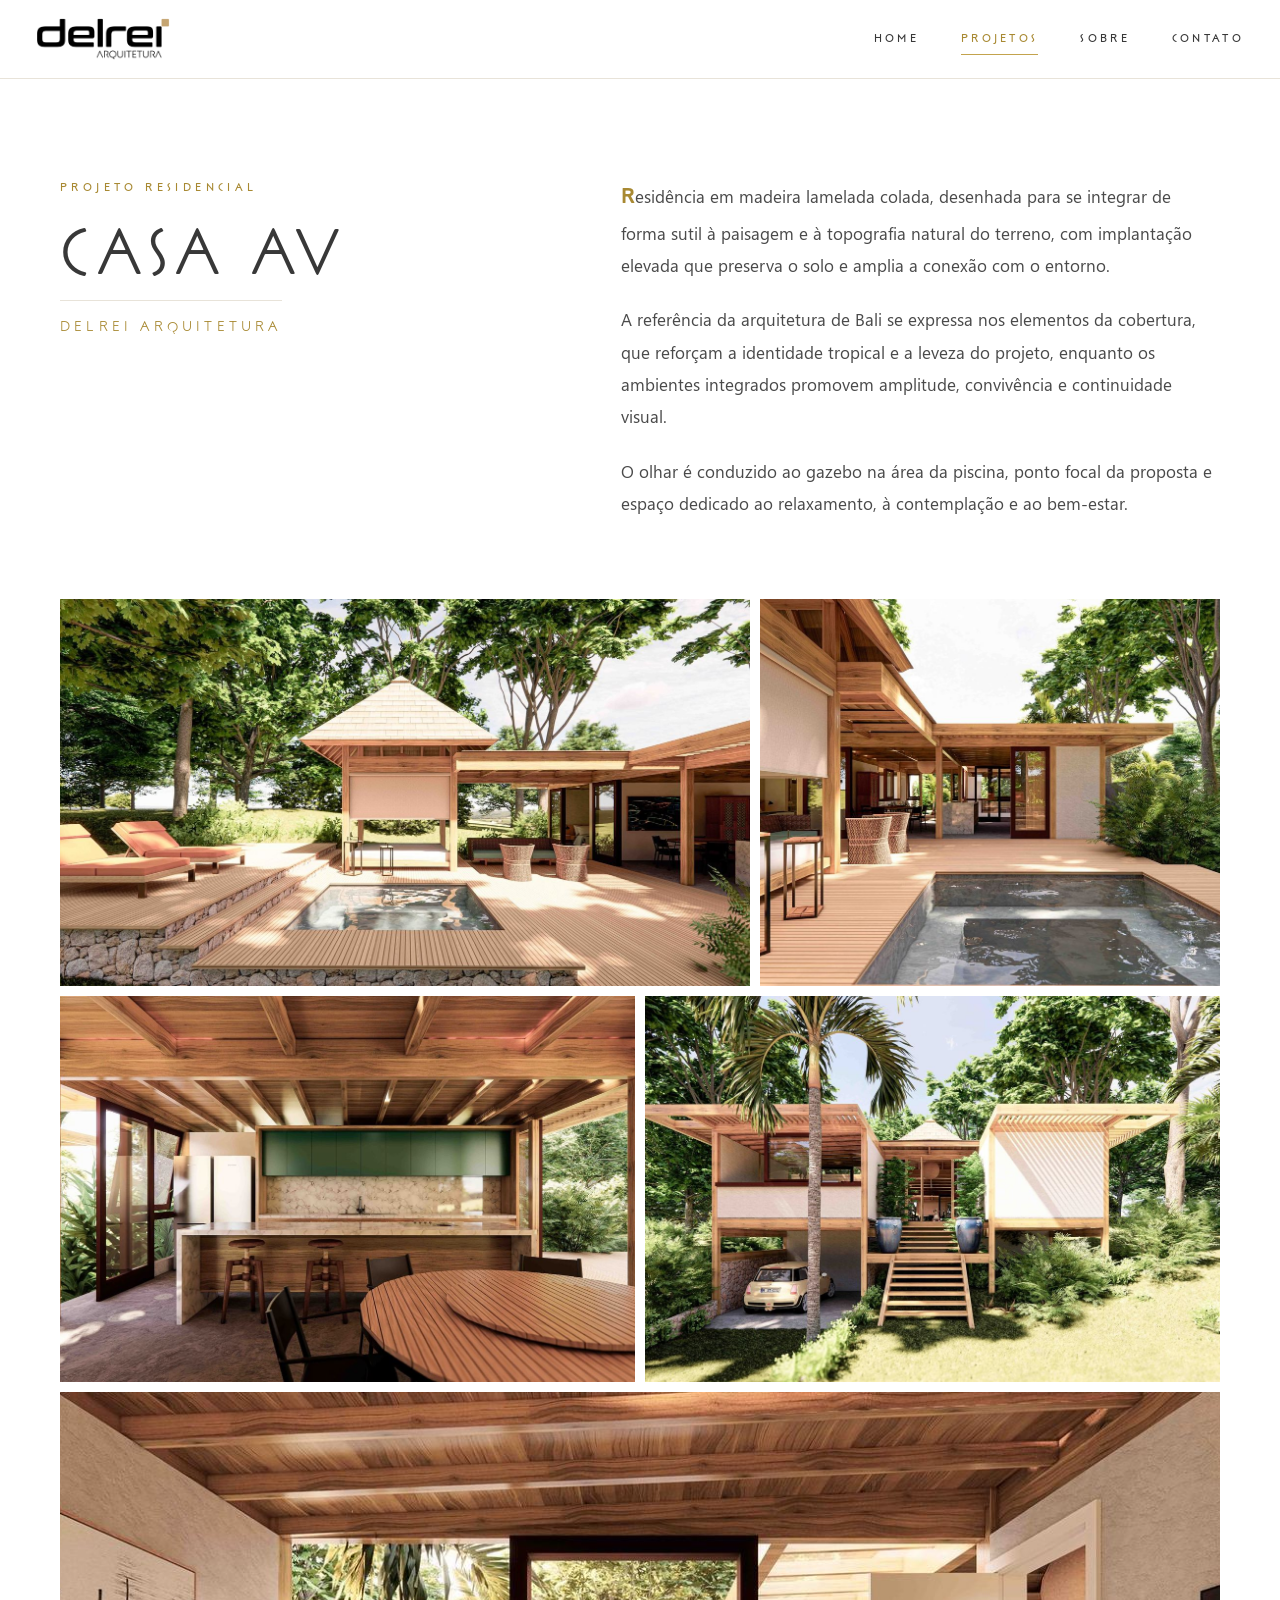
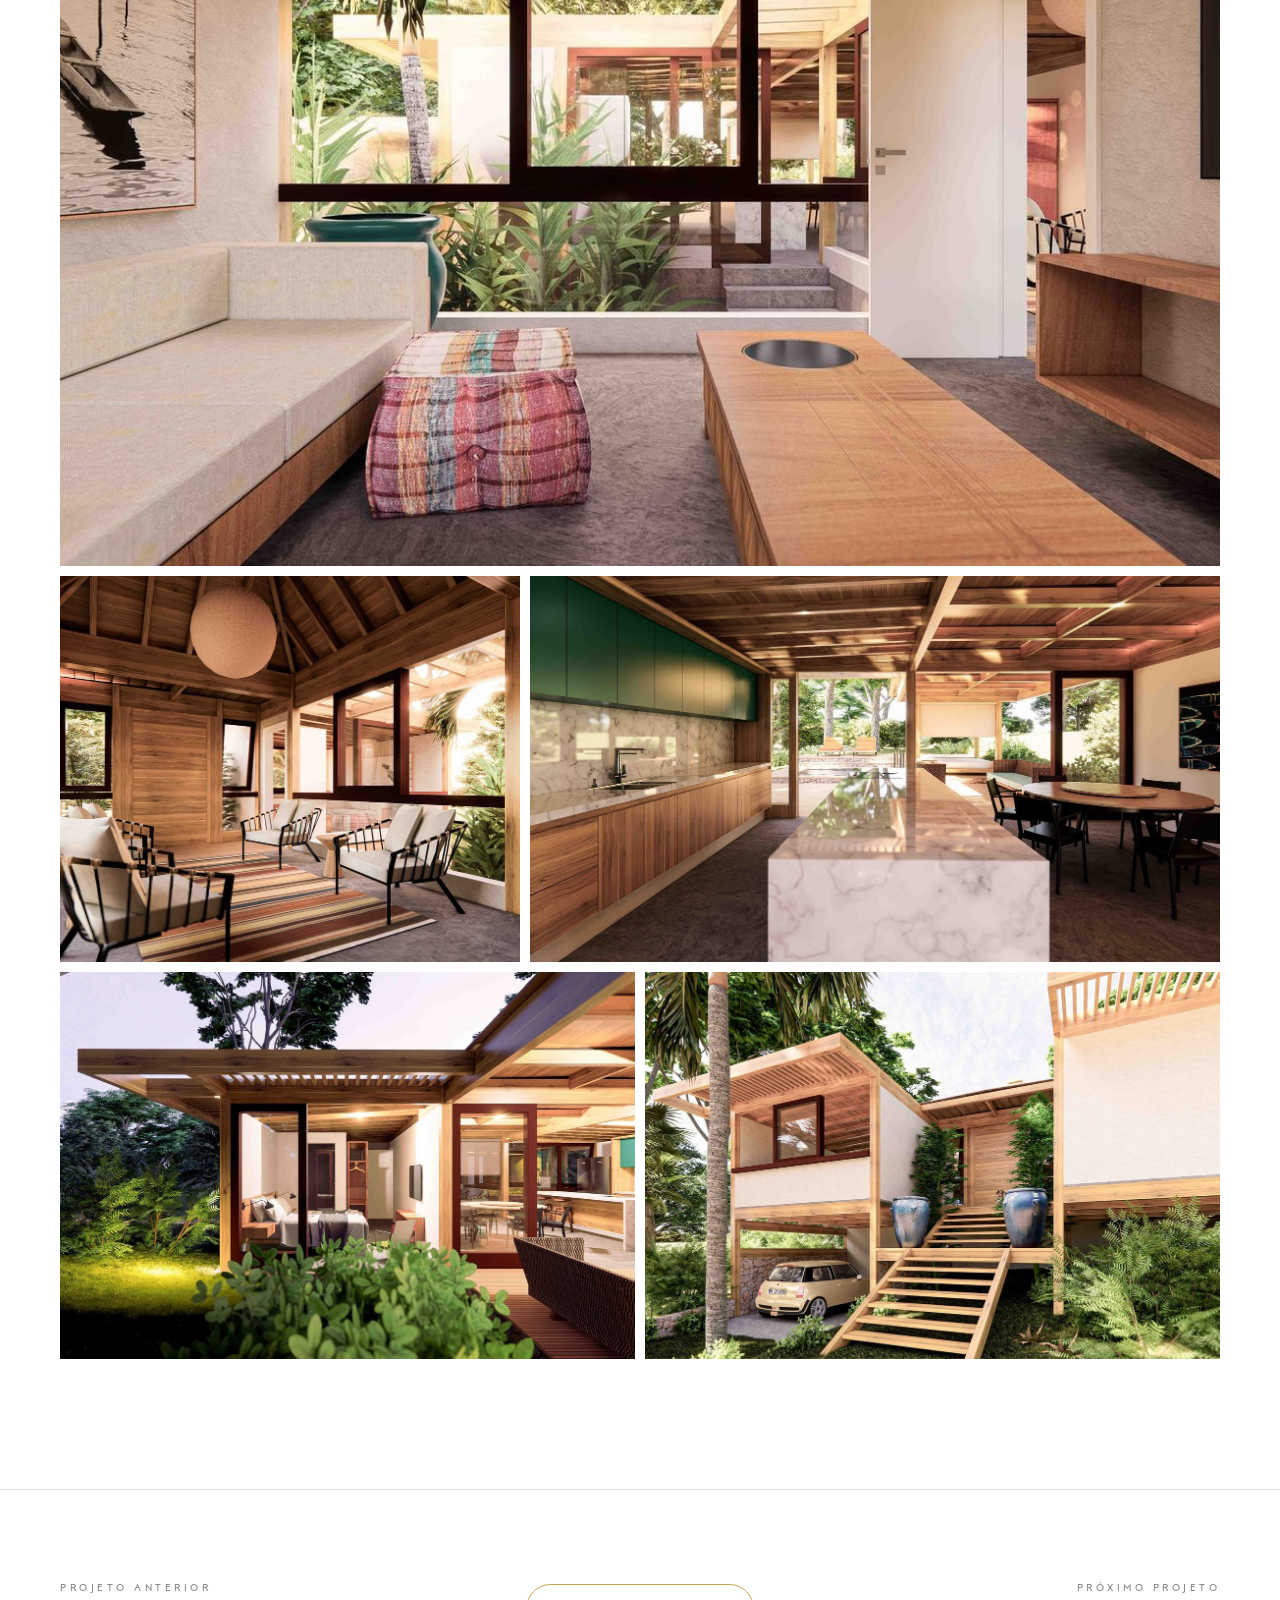
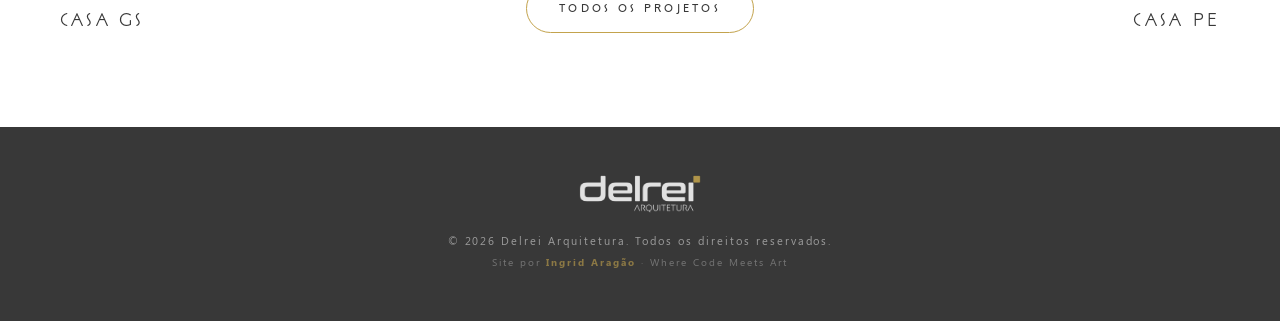
==== commit c1448a78: "Add files via upload" ====
--- a/casa-av.html
+++ b/casa-av.html
@@ -22,11 +22,11 @@
 
 /* GALERIA com margem lateral (estilo Superlimão) */
 .gallery{padding:0 60px 40px;max-width:1500px;margin:0 auto}
-.gallery-row{display:grid;grid-template-columns:1fr 1fr;gap:10px;margin-bottom:10px}
-.gallery-row--asymmetric{grid-template-columns:1fr 1fr}
-.gallery-row--full{grid-template-columns:1fr}
-.gallery-item{position:relative;overflow:hidden;cursor:zoom-in;display:block;background:var(--black);aspect-ratio:3/2}
-.gallery-row--full .gallery-item{aspect-ratio:21/9}
+.gallery-row{display:grid;grid-template-columns:1fr 1fr;gap:10px;margin-bottom:10px;aspect-ratio:3/1}
+.gallery-row--asymmetric{grid-template-columns:1.5fr 1fr}
+.gallery-row--asymmetric-reverse{grid-template-columns:1fr 1.5fr}
+.gallery-row--full{grid-template-columns:1fr;aspect-ratio:3/2}
+.gallery-item{position:relative;overflow:hidden;cursor:zoom-in;display:block;background:var(--black)}
 .gallery-item img{width:100%;height:100%;object-fit:cover;transition:transform 1s cubic-bezier(.16,1,.3,1)}
 .gallery-item:hover img{transform:scale(1.03)}
 
@@ -52,9 +52,8 @@
   .projeto-intro-grid{grid-template-columns:1fr;gap:36px}
   .projeto-desc{font-size:15.5px}
   .gallery{padding:0 16px 24px}
-  .gallery-row{grid-template-columns:1fr;gap:8px;margin-bottom:8px}
-  .gallery-row--asymmetric{grid-template-columns:1fr}
-  .gallery-row--full .gallery-item{aspect-ratio:3/2}
+  .gallery-row,.gallery-row--asymmetric,.gallery-row--asymmetric-reverse,.gallery-row--full{grid-template-columns:1fr;aspect-ratio:auto;gap:8px;margin-bottom:8px}
+  .gallery-item{aspect-ratio:3/2}
   .projeto-nav{grid-template-columns:1fr;gap:24px;text-align:center;padding:60px 24px}
   .projeto-nav-next{text-align:center}
 }
@@ -108,17 +107,17 @@
       <a href="img/galerias/casa-av/04.jpg" class="gallery-item" data-gallery><img src="img/galerias/casa-av/04.jpg" alt="casa-av foto 4" loading="lazy"></a>
     </div>
 
-    <div class="gallery-row">
+    <div class="gallery-row gallery-row--full">
       <a href="img/galerias/casa-av/05.jpg" class="gallery-item" data-gallery><img src="img/galerias/casa-av/05.jpg" alt="casa-av foto 5" loading="lazy"></a>
-      <a href="img/galerias/casa-av/06.jpg" class="gallery-item" data-gallery><img src="img/galerias/casa-av/06.jpg" alt="casa-av foto 6" loading="lazy"></a>
+    </div>
+
+    <div class="gallery-row gallery-row--asymmetric-reverse">
+      <a href="img/galerias/casa-av/06.jpg" class="gallery-item gallery-item--small" data-gallery><img src="img/galerias/casa-av/06.jpg" alt="casa-av foto 6" loading="lazy"></a>
+      <a href="img/galerias/casa-av/07.jpg" class="gallery-item gallery-item--big" data-gallery><img src="img/galerias/casa-av/07.jpg" alt="casa-av foto 7" loading="lazy"></a>
     </div>
 
     <div class="gallery-row">
-      <a href="img/galerias/casa-av/07.jpg" class="gallery-item" data-gallery><img src="img/galerias/casa-av/07.jpg" alt="casa-av foto 7" loading="lazy"></a>
       <a href="img/galerias/casa-av/08.jpg" class="gallery-item" data-gallery><img src="img/galerias/casa-av/08.jpg" alt="casa-av foto 8" loading="lazy"></a>
-    </div>
-
-    <div class="gallery-row gallery-row--full">
       <a href="img/galerias/casa-av/09.jpg" class="gallery-item" data-gallery><img src="img/galerias/casa-av/09.jpg" alt="casa-av foto 9" loading="lazy"></a>
     </div>
   </section>
--- a/css/base.css
+++ b/css/base.css
@@ -9,7 +9,7 @@
 
 :root{
   --gold:#C3A34D; --gold-dark:#A88932; --gold-soft:#D8BD90;
-  --black:#2C3A47; --grey-text:#4a4a4a; --grey-soft:#888; --grey-line:#e8e3d9;
+  --black:#383838; --grey-text:#4a4a4a; --grey-soft:#888; --grey-line:#e8e3d9;
   --cream:#FAF8F4; --cream-warm:#F4EFE5; --white:#FFFFFF;
   --font-display:'Posterama',sans-serif;
   --font-body:'Segoe UI','Posterama',sans-serif;
